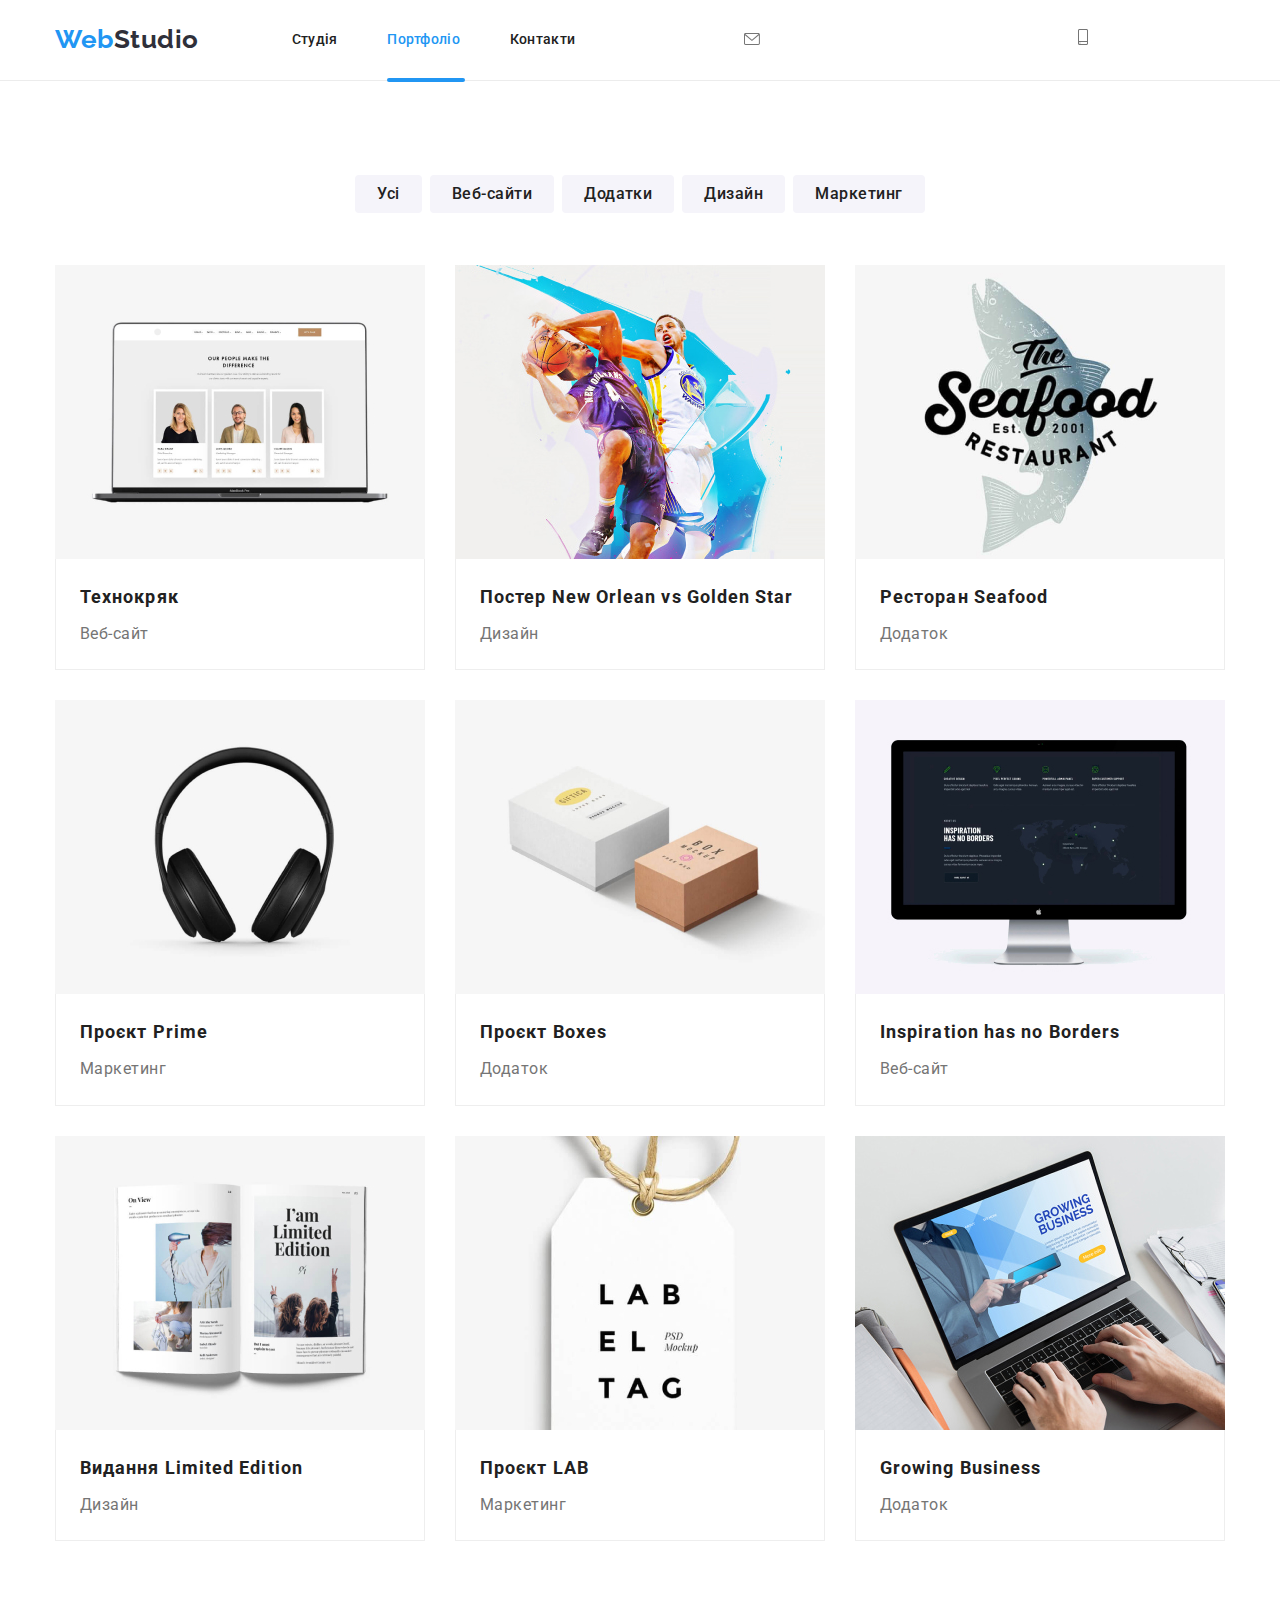
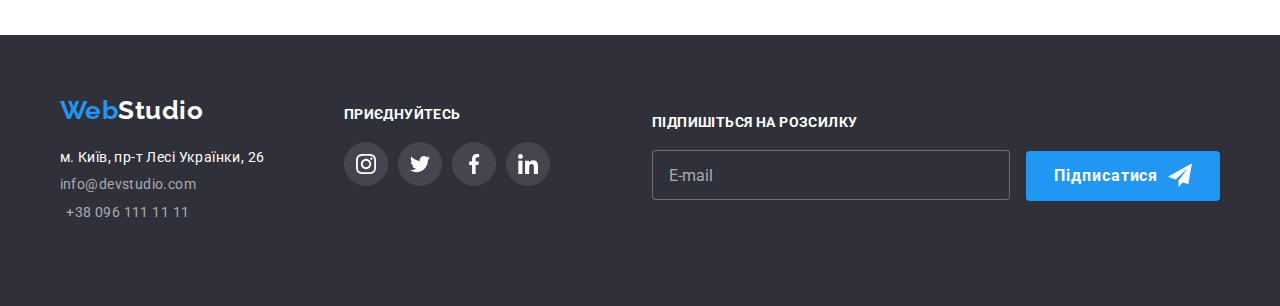
==== portfolio.html @ 62b9a6b8 "First" ====
<!DOCTYPE html>
<html lang="en">
<head>
    <meta charset="UTF-8">
    <meta http-equiv="X-UA-Compatible" content="IE=edge">
    <meta name="viewport" content="width=device-width, initial-scale=1.0">

    <link href="https://fonts.googleapis.com/css2?family=Raleway:wght@700&family=Roboto:wght@400;500;700;900&display=swap"
        rel="stylesheet">
    <link rel="stylesheet" href="https://cdn.jsdelivr.net/npm/modern-normalize@1.1.0/modern-normalize.min.css">
    <link rel="stylesheet" href="./css/main.min.css">
    <title>Document</title>
</head>


<body>
    <header class="header">
        <div class="container header__container">
            <nav class="page-navigation">
                <!-- Логотип -->
                <a href="./index.html" class="logo"><span class="logo__logo-header">Web</span>Studio</a>
    
                <!-- Меню -->
                <ul class="menu list">
                    <li class="menu__item"><a href="./index.html" class="menu__link link">Студія</a></li>
                    <li class="menu__item"><a href="./portfolio.html" class="menu__link_current menu__line line-portfolio link">Портфоліо</a></li>
                    <li class="menu__item"><a href="" class="menu__link link">Контакти</a></li>
                </ul>
            </nav>
    
            <a href="mailto:info@devstudio.com" class="mail">
                <svg class="mail__icon" width="16" height="12">
                    <use href="./images/sprite.svg#icon-mail">
                    </use>
                </svg>
                info@devstudio.com</a>
            
            <a href="tell:+380961111111" class="phone">
                <svg class="phone__icon" width="10" height="16">
                    <use href="./images/sprite.svg#icon-smartphone">
                    </use>
                </svg>
                +38 096 111 11 11</a></div>
    </header>
    
    
<main>

    <!--portfolio-->
    <section class="portfolio section-padding">
        <div class="container portfolio__padding">
        <h1 class="portfolio__title visually-hidden">Портфолио</h1>
         <ul class="portfolio__list">
             <li><button type="button" class="portfolio__btn">Усі</button></li>
             <li><button type="button" class="portfolio__btn">Веб-сайти</button></li>
             <li><button type="button" class="portfolio__btn">Додатки</button></li>
             <li><button type="button" class="portfolio__btn">Дизайн</button></li>
             <li><button type="button" class="portfolio__btn">Маркетинг</button></li>
         </ul>
         <ul class="portfolio__works">
            <li class="portfolio__item">
                <a href="" class="portfolio__link">
                        <div class="portfolio__thumb">
                            <img src="./images/gal_computer.jpg " alt = "Laptop" width="370">
                                <div class="portfolio__overlay">
                                     <p class="portfolio__text">
                                         Ресурс пропонує комплексні пропозиції з різним рівнем функціоналу та сервісів. Все це дозволить відвідувачу отримати
                                         вичерпні відомості про компанію чи приватну особу.
                                     </p>
                                </div>
                        </div>
                <div class="portfolio__div"><h2 class="portfolio__title">Технокряк</h2><p class="portfolio__description">Веб-сайт</p></a></div></li>
            
                <li class="portfolio__item">
                    <a href="" class="portfolio__link">
                        <div class="portfolio__thumb">
                            <img src="./images/gal_sport.jpg" alt = "Basketball game" width="370">
                               <div class="portfolio__overlay">
                                    <p class="portfolio__text">
                                        Ресурс пропонує комплексні пропозиції з різним рівнем функціоналу та сервісів. Все це дозволить відвідувачу
                                        отримати
                                        вичерпні відомості про компанію чи приватну особу.
                                    </p>
                               </div>
                        </div>
                <div class="portfolio__div"><h2 class="portfolio__title">Постер New Orlean vs Golden Star</h2><p class="portfolio__description">Дизайн</p></a></div></li>
           
                <li class="portfolio__item">
                    <a href="" class="portfolio__link">
                        <div class="portfolio__thumb">
                            <img src="./images/gal_seafood.jpg " alt = "Fish and title" width="370">
                                 <div class="portfolio__overlay">
                                     <p class="portfolio__text">
                                         Ресурс пропонує комплексні пропозиції з різним рівнем функціоналу та сервісів. Все це дозволить відвідувачу
                                         отримати
                                         вичерпні відомості про компанію чи приватну особу.
                                     </p>
                                 </div>
                        </div>
                <div class="portfolio__div"><h2 class="portfolio__title">Ресторан Seafood</h2><p class="portfolio__description">Додаток</p></a></div></li>
            
                <li class="portfolio__item">
                    <a href="" class="portfolio__link">
                        <div class="portfolio__thumb">
                            <img src="./images/gal_headphones.jpg" alt = "Headphones" width="370">
                                <div class="portfolio__overlay">
                                    <p class="portfolio__text">
                                        Ресурс пропонує комплексні пропозиції з різним рівнем функціоналу та сервісів. Все це дозволить відвідувачу
                                        отримати
                                        вичерпні відомості про компанію чи приватну особу.
                                    </p>
                                </div>
                            </div>
                <div class="portfolio__div"><h2 class="portfolio__title">Проєкт Prime</h2><p class="portfolio__description">Маркетинг</p></a></div></li>
            
                <li class="portfolio__item">
                    <a href="" class="portfolio__link">
                        <div class="portfolio__thumb">
                            <img src="./images/gal_leaflets.jpg" alt = "Prints" width="370">
                                 <div class="portfolio__overlay">
                                     <p class="portfolio__text">
                                         Ресурс пропонує комплексні пропозиції з різним рівнем функціоналу та сервісів. Все це дозволить відвідувачу
                                         отримати
                                         вичерпні відомості про компанію чи приватну особу.
                                     </p>
                                 </div>
                         </div>
                <div class="portfolio__div"><h2 class="portfolio__title">Проєкт Boxes</h2><p class="portfolio__description">Додаток</p></a></div></li>

                <li class="portfolio__item">
                    <a href="" class="portfolio__link">
                        <div class="portfolio__thumb">
                            <img src="./images/gal_computer_1.jpg" alt = "Open source computer" width="370">
                                <div class="portfolio__overlay">
                                    <p class="portfolio__text">
                                        Ресурс пропонує комплексні пропозиції з різним рівнем функціоналу та сервісів. Все це дозволить відвідувачу
                                        отримати
                                        вичерпні відомості про компанію чи приватну особу.
                                    </p>
                                </div>
                        </div>
                <div class="portfolio__div"><h2 class="portfolio__title">Inspiration has no Borders</h2><p class="portfolio__description">Веб-сайт</p></a></div></li>
            
                <li class="portfolio__item">
                    <a href="" class="portfolio__link">
                        <div class="portfolio__thumb">
                            <img src="./images/gal_magazine.jpg" alt = "Open magazine with pictures" width="370">
                                <div class="portfolio__overlay">
                                    <p class="portfolio__text">
                                        Ресурс пропонує комплексні пропозиції з різним рівнем функціоналу та сервісів. Все це дозволить відвідувачу
                                        отримати
                                        вичерпні відомості про компанію чи приватну особу.
                                    </p>
                                </div>
                        </div>
                <div class="portfolio__div"><h2 class="portfolio__title">Видання Limited Edition</h2><p class="portfolio__description">Дизайн</p></a></div></li>
            
                <li class="portfolio__item">
                    <a href="" class="portfolio__link">
                        <div class="portfolio__thumb">
                             <img src="./images/gal_tag.jpg" alt = "Labels with the inscription" width="370">
                                <div class="portfolio__overlay">
                                    <p class="portfolio__text">
                                        Ресурс пропонує комплексні пропозиції з різним рівнем функціоналу та сервісів. Все це дозволить відвідувачу
                                        отримати
                                        вичерпні відомості про компанію чи приватну особу.
                                    </p>
                                </div>
                        </div>
                <div class="portfolio__div"><h2 class="portfolio__title">Проєкт LAB</h2><p class="portfolio__description">Маркетинг</p></a></div></li>
            
                <li class="portfolio__item">
                    <a href="" class="portfolio__link">
                        <div class="portfolio__thumb">
                             <img src="./images/gal_print.jpg" alt = "Man typing on a laptop" width="370">
                            <div class="portfolio__overlay">
                                <p class="portfolio__text">
                                    Ресурс пропонує комплексні пропозиції з різним рівнем функціоналу та сервісів. Все це дозволить відвідувачу
                                    отримати
                                    вичерпні відомості про компанію чи приватну особу.
                                </p>
                            </div>
                        </div>
                <div class="portfolio__div"><h2 class="portfolio__title">Growing Business</h2><p class="portfolio__description">Додаток</p></a></div></li>
         </ul>
         </div> 
    </section>
</main>

    <!--footer-->
    <footer class="footer">
        <div class="container footer-container">
            <div class="">
                <a href="./index.html" class="logo logo-footer"><span class="logo-footer__web">Web</span>Studio</a>
                <address class="footer-adress">
                    <a href="" class="footer-adress__place">м. Київ, пр-т Лесі Українки, 26</a>
                    <ul>
                        <li class="footer-contact"><a href="mailto:info@devstudio.com" class="mail">info@devstudio.com</a></li>
                        <li class="footer-contact"><a href="tell:+380961111111" class="phone">+38 096 111 11 11</a></li>
                    </ul>
                </address>
            </div>
                    <div class="connect-link">
                        <p class="connect-us">приєднуйтесь</p>
                        <ul class="social list">
                            <li class="social__item">
                                <a href="" class="social__link-footer">
                                    <svg width="20" height="20" class="social__icon-footer">
                                        <use href="./images/sprite.svg#icon-instagram"></use>
                                    </svg></a>
                            </li>
                            <li class="social__item">
                                <a href="" class="social__link-footer">
                                    <svg width="20" height="20" class="social__icon-footer">
                                        <use href="./images/sprite.svg#icon-twitter"></use>
                                    </svg></a>
                            </li>
                            <li class="social__item">
                                <a href="" class="social__link-footer">
                                    <svg width="20" height="20" class="social__icon-footer">
                                        <use href="./images/sprite.svg#icon-facebook"></use>
                                    </svg></a>
                            </li>
                            <li class="social__item">
                                <a href="" class="social__link-footer">
                                    <svg width="20" height="20" class="social__icon-footer">
                                        <use href="./images/sprite.svg#icon-linkedin"></use>
                                    </svg></a>
                            </li>
                        </ul>
                    </div>
                    
                    <div class="sub">
                        <form class="sub__form">
                            <label for="" class="sub__field">
                                <p class="sub__text">Підпишіться на розсилку</p>
                            </label>
                            <input type="email" class="sub__gmail" name="sub-gmail" required placeholder="E-mail">
                            <span class="sub__span">
                                <button type="submit" class="contact-form-buttomn">
                                    Підписатися</button>
                                <svg class="sub__sent" width="24px" height="24px">
                                    <use href="./images/sprite.svg#icon-icon-send"></use>
                                </svg>
                            </span>
                        </form>
                    </div>
                    </div>
    </footer>



</body>
</html>
---- css/main.min.css ----
﻿:root{--primary-text-color: #212121;--second-text-color: #757575;--accent-color: #2196F3;--section-color-1: #2F303A;--section-color-2: #ECECEC;--transition-dur-and-func: 250ms cubic-bezier(0.4, 0, 0.2, 1)}.visually-hidden{position:absolute;width:1px;height:1px;margin:-1px;border:0;padding:0;white-space:nowrap;clip-path:inset(100%);clip:rect(0 0 0 0);overflow:hidden}h1,h2,h3,h4,h5,h6,p{margin-top:0;margin-bottom:0}li{list-style-type:none}ul,ol{margin-top:0;margin-bottom:0;padding-left:0}img{display:block}.list{list-style:none}.link{text-decoration:none}button{cursor:pointer;border-radius:4px;font-family:inherit}button:hover,button:focus{font-family:inherit}body{background-color:#fff;color:#212121;font-family:Roboto,sans-serif}.container{width:100%;padding-left:15px;padding-right:15px}@media screen and (min-width: 410px){.container{margin-left:auto;margin-right:auto}}@media screen and (min-width: 768px){.container{width:768px}}@media screen and (min-width: 1150px){.container{width:1200px}}@media screen and (min-width: 410px){.section-padding{padding-top:60px;padding-bottom:60px}}@media screen and (min-width: 1150px){.section-padding{padding-top:94px;padding-bottom:94px}}h1{color:#fff;font-weight:900;font-size:44px;line-height:1.3;text-align:center;text-transform:uppercase;letter-spacing:.06em}@media screen and (min-width: 410px){.suptitle{color:var(--primary-text-color);font-weight:700;font-size:36px;line-height:1.1;text-align:center;letter-spacing:.03em;margin-bottom:30px}}@media screen and (min-width: 1150px){.suptitle{margin-bottom:50px}}@media screen and (min-width: 410px){.contact-form{display:flex;flex-direction:column}.contact-form__title{font-weight:700;font-size:20px;line-height:1.9;text-align:center;letter-spacing:.03em;color:#212121;margin-bottom:12px}.modal-form{display:flex;flex-direction:column;margin-bottom:10px}.modal-form__field{margin-bottom:4px;font-weight:400;font-size:12px;line-height:1.9;letter-spacing:.01em;color:#757575}.modal-form__svg{position:absolute;left:12px;top:11px;transform:fill var(--transition-dur-and-func)}.modal-form__icon{display:block;position:relative}.modal-form__input{padding:11px 12px;width:370px;height:40px;border:1px solid rgba(33,33,33,.2);border-radius:4px;padding-left:42px;transform:border-color var(--transition-dur-and-func)}.modal-form__input.comment{height:120px;padding-left:16px}.modal-form__input:hover{cursor:pointer}.modal-form__input:focus{outline:none;border-color:var(--accent-color);cursor:auto}.modal-form__wrapper{display:flex;align-items:center;margin-bottom:30px;font-weight:400;font-size:12px;line-height:2;letter-spacing:.03em;color:#757575}.modal-form__btn{background-color:var(--accent-color);color:#fff;font-weight:700;font-size:16px;line-height:1.9;display:flex;text-align:center;letter-spacing:.06em;border-radius:4px;padding:10px 52px;max-width:200px;border:none;align-self:center;transition:background-color var(--transition-dur-and-func),filter var(--transition-dur-and-func)}.modal-form__btn:hover,.modal-form__btn:focus{filter:drop-shadow(0px 4px 4px rgba(0, 0, 0, 0.25))}.modal-form__check{border:1px solid #212121;border-radius:4px;cursor:pointer;margin-right:7px}.modal-form__check-icon{display:none}textarea{resize:none;padding:8px}.modal-form__input:focus+.modal-form__svg{fill:var(--accent-color)}.contact-agreement{color:var(--accent-color)}.modal-form__policy:checked+.modal-form__check{background-color:var(--accent-color);border:1px solid var(--accent-color)}.modal-form__policy:focus+.modal-form__check{outline:2px solid rgba(0,0,255,.5)}.modal-form__policy:checked+.modal-form__check .modal-form__check-icon{display:block}}@media screen and (min-width: 768px){.modal-form__input{width:370px}}@media screen and (min-width: 1150px){.modal-form__input{width:448px}.modal-form__wrapper{display:flex;align-items:center;margin-bottom:30px;font-weight:400;font-size:14px;line-height:2;letter-spacing:.03em;color:#757575}}.modal{background-color:#fff;position:absolute;top:50%;left:50%;transform:translate(-50%, -50%);padding:40px 41px}.modal__close-btn{position:absolute;padding:6px;width:30px;height:30px;background:#fff;border:1px solid rgba(0,0,0,.1);border-radius:50%;top:8px;right:8px;transition:border var(--transition-dur-and-func);transition:fill var(--transition-dur-and-func);cursor:pointer}.modal__close-btn:hover,.modal__close-btn :focus{border:1px solid var(--accent-color)}.modal__close-btn:hover .modal__close-icon,.modal__close-btn:focus .modal__close-icon{fill:var(--accent-color)}.backdrop{position:fixed;background:rgba(0,0,0,.2);top:0;left:0;width:100%;height:100%;z-index:2;transition:opacity 500ms linear,visibility 500ms linear}.backdrop.is-hidden{opacity:0;visibility:hidden;pointer-events:none}.logo{color:var(--section-color-1);font-family:Raleway,sans-serif;font-weight:700;font-size:26px;line-height:1.2;text-decoration:none;letter-spacing:.02em}.logo__logo-header{color:var(--accent-color)}@media screen and (max-width: 767px){.header{padding-top:16px;padding-bottom:15px}.menu{display:none}.mail-header{display:none}.phone-header{display:none}.mobile-menu-btn{background-color:#fff;border:none;padding:0;line-height:0}.header__container{display:flex;align-items:center;justify-content:space-between}}@media screen and (min-width: 768px){.header__container{display:flex;justify-content:space-between}.header{padding-top:21px;padding-bottom:21px;border-bottom:1px solid #ececec}.page-navigation{display:flex;align-items:center;column-gap:93px}.menu{display:flex;column-gap:50px}.menu__link{color:#212121;text-decoration:none;font-weight:500;font-size:14px;line-height:1.1;letter-spacing:.02em;transition:color var(--transition-dur-and-func)}.menu__link:hover,.menu__link:focus{color:var(--accent-color)}.menu__link_current{color:var(--accent-color);font-weight:500;font-size:14px;line-height:1.9px;letter-spacing:.02em}.menu__line::after{display:block;content:"";width:48px;height:4px;background-color:#2196f3;border-radius:2px;margin-top:30px;position:absolute;z-index:1}.menu__line.line-portfolio::after{width:78px}.menu-contact{display:flex;flex-direction:column}.mail-header,.phone-header{color:var(--second-text-color);font-weight:500;font-size:14px;line-height:1.1;letter-spacing:.02em;text-decoration:none;display:flex;align-items:center;transition:color var(--transition-dur-and-func)}.mail-header:hover,.mail-header:focus,.phone-header:hover,.phone-header:focus{color:var(--accent-color)}.mail-header{margin-left:auto;margin-bottom:10px}.mail__icon{margin-right:8px;fill:#757575;transition:fill var(--transition-dur-and-func)}.phone__icon{margin-right:8px;fill:#757575;transition:fill var(--transition-dur-and-func)}.mail:focus .mail__icon,.mail:hover .mail__icon{fill:var(--accent-color)}.phone:focus .phone__icon,.phone:hover .phone__icon{fill:var(--accent-color)}.mobile-menu-btn{display:none}}@media screen and (min-width: 1150px){.header__container{display:flex;align-items:center}.header{padding-top:24px;padding-bottom:25px}.menu-contact{display:flex;flex-direction:row-reverse;column-gap:30px}.menu__line::after{margin-top:29px}.mail-header{margin-bottom:0px}.mail__icon{margin-right:10px;fill:#757575;transition:fill var(--transition-dur-and-func)}.phone__icon{margin-right:10px;fill:#757575;transition:fill var(--transition-dur-and-func)}}.footer .mail:hover,.footer .mail:focus,.footer .phone:hover,.footer .phone:focus{color:var(--accent-color)}.solution{background-color:var(--primary-text-color);background-repeat:no-repeat;background-position:center}.solution__btn{background-color:var(--accent-color);color:#fff;font-weight:700;font-size:16px;line-height:1.9;display:flex;align-items:center;text-align:center;letter-spacing:.06em;border-radius:4px;padding:10px 32px;min-width:216px;border:none;margin-top:30px;margin-left:auto;margin-right:auto}.solution__btn:hover,.solution__btn:focus{background-color:#188ce8}.solution__btn__div-btn{transition:background-color var(--transition-dur-and-func)}@media screen and (min-width: 410px){.solution{padding-top:118px;padding-bottom:118px;background-image:linear-gradient(rgba(47, 48, 58, 0.4), rgba(47, 48, 58, 0.4)),url("../images/title_mobile-1x.jpg")}}@media screen and (min-width: 410px)and (min-device-pixel-ratio: 2),screen and (min-width: 410px)and (min-resolution: 192dpi),screen and (min-width: 410px)and (min-resolution: 2dppx){.box{background-image:url("../images/title_mobile-2x.jpg")}}@media screen and (min-width: 410px){.solution__title{width:360px;margin-left:auto;margin-right:auto;font-size:26px}}@media screen and (min-width: 768px){.solution{padding-top:118px;padding-bottom:118px;background-size:768рх;background-image:linear-gradient(rgba(47, 48, 58, 0.4), rgba(47, 48, 58, 0.4)),url("../images/title_laptop-1x.jpg")}}@media screen and (min-width: 768px)and (min-device-pixel-ratio: 2),screen and (min-width: 768px)and (min-resolution: 192dpi),screen and (min-width: 768px)and (min-resolution: 2dppx){.box{background-image:url("../images/title_laptop-2x.jpg")}}@media screen and (min-width: 768px){.solution__title{width:360px}}@media screen and (min-width: 1150px){.solution{padding-top:200px;padding-bottom:200px;background-size:1600рх;background-image:linear-gradient(rgba(47, 48, 58, 0.4), rgba(47, 48, 58, 0.4)),url("../images/title.jpg")}}@media screen and (min-width: 1150px)and (min-device-pixel-ratio: 2),screen and (min-width: 1150px)and (min-resolution: 192dpi),screen and (min-width: 1150px)and (min-resolution: 2dppx){.box{background-image:url("../images/title-2x.jpg")}}@media screen and (min-width: 1150px){.solution__title{width:696px;font-size:44px}}@media screen and (min-width: 410px){.advantage{padding-bottom:60px;padding-top:60px}.advantage-list{display:flex;flex-direction:column;row-gap:30px}.advantage-list__title{color:var(--primary-text-color);font-weight:700;font-size:14px;line-height:1.1;letter-spacing:.03em;text-transform:uppercase;margin-bottom:10px;text-align:center}.advantage-list__description{color:var(--second-text-color);font-weight:400;font-size:14px;line-height:1.7;letter-spacing:.03em}.advantage-list__div{padding:25px;background-color:#f5f4fa;margin-bottom:25px;display:flex;justify-content:space-around}}@media screen and (min-width: 768px){.advantage-list{display:flex;flex-wrap:wrap;flex-direction:row;gap:30px;flex-basis:calc((100% - 30px)/2)}.advantage-list__div{padding:25px 142px}.advantage-list__title{text-align:left}.advantage-list__item{width:354px}}@media screen and (min-width: 1150px){.advantage{padding-bottom:47px;padding-top:94px}.advantage-list{display:flex;column-gap:30px;flex-basis:calc((100% - 90px)/4)}.advantage-list__div{padding:25px 100px;background-color:#f5f4fa;margin-bottom:30px}.advantage-list__item{width:270px}}@media screen and (max-width: 1149px){.occasions-mobile{display:none}}@media screen and (min-width: 1150px){.occasions{padding-top:47px}.occasions__title{padding-bottom:50px}.occasions-list{display:flex;flex-wrap:wrap;column-gap:30px;flex-basis:calc((100% - 60px)/3)}.occasions-list__text{color:#fff;font-weight:700;font-size:14px;line-height:1.1;text-align:center;letter-spacing:.03em;text-transform:uppercase;text-align:center}.occasions-list__section{position:relative}.occasions-list__description{position:absolute;padding:27px;width:370px;bottom:0;background-color:rgba(47,48,58,.8)}}@media screen and (min-width: 410px){.team-list{display:flex;flex-direction:column;align-items:center;row-gap:30px;flex-basis:calc((100% - 90px)/4)}.team-list__description{padding-top:28px;padding-bottom:24px}.team-list__item{background-color:#fff;border-radius:0px 0px 4px 4px;box-shadow:0px 1px 3px rgba(0,0,0,.12),0px 1px 1px rgba(0,0,0,.14),0px 2px 1px rgba(0,0,0,.2)}.team-list__member{color:var(--primary-text-color);font-weight:500;font-size:16px;line-height:1.2;text-align:center;letter-spacing:.03em;margin-bottom:10px}.team-list__name{color:var(--second-text-color);font-weight:400;font-size:16px;line-height:1.2;text-align:center;letter-spacing:.03em;margin-bottom:16px}.team-list__photo{width:450px}}@media screen and (min-width: 768px){.team-list__photo{width:354px}.team-list{display:flex;flex-direction:row;flex-wrap:wrap;column-gap:30px;flex-basis:calc((100% - 30px)/2)}}@media screen and (min-width: 1150px){.team-list__photo{width:270px}.team-list{flex-direction:row;column-gap:30px;flex-basis:calc((100% - 90px)/4)}.team-list__description{padding-top:30px;padding-bottom:30px}.team-list__member{color:var(--primary-text-color);font-weight:500;font-size:16px;line-height:1.2;text-align:center;letter-spacing:.03em;margin-bottom:10px}.team-list__name{color:var(--second-text-color);font-weight:400;font-size:16px;line-height:1.2;text-align:center;letter-spacing:.03em;margin-bottom:16px}}.team{background-color:#f5f4fa}.social{display:flex;justify-content:center;column-gap:10px}.social__link{display:flex;border-radius:50%;padding:12px;transition:background-color var(--transition-dur-and-func)}.social__link:hover,.social__link:focus{background-color:#2196f3}.social__link:hover .social__icon,.social__link:focus .social__icon{transition:fill var(--transition-dur-and-func);fill:#fff}.social__icon{fill:#afb1b8}@media screen and (min-width: 410px){.clients-list{display:flex;flex-wrap:wrap;row-gap:30px;column-gap:30px;flex-basis:calc((100% - 30px)/2);justify-content:space-between}.clients-list__company{display:flex;justify-content:center}.clients-list__item{padding:16px 50px;border:1px solid #afb1b8;border-radius:4px;transition:border var(--transition-dur-and-func);fill:#afb1b8}.clients-list__item:hover,.clients-list__item:focus{border:1px solid #2196f3;fill:#2196f3;filter:drop-shadow(0px 4px 4px rgba(0, 0, 0, 0.25))}.clients-list__icon{transition:fill var(--transition-dur-and-func),filter var(--transition-dur-and-func)}.clients-list__icon:hover,.clients-list__icon:focus{fill:#2196f3;filter:drop-shadow(0px 4px 4px rgba(0, 0, 0, 0.25))}}@media screen and (min-width: 768px){.clients-list{flex-basis:calc((100% - 60px)/3)}.clients-list__item{padding:16px 59px}}@media screen and (min-width: 1150px){.clients-list{display:flex;flex-wrap:nowrap;column-gap:30px;flex-basis:calc((100% - 150px)/6);justify-content:center}.clients-list__item{padding:16px 32px}}@media screen and (min-width: 410px){.sub{display:flex;text-align:center;flex-direction:column}.sub__text{font-weight:700;font-size:14px;line-height:1.1;letter-spacing:.03em;text-transform:uppercase;color:#fff;margin-bottom:20px}.sub__sent{position:absolute;right:28px;transform:translateY(55%)}.sub__span{display:blocks;position:relative}.sub__gmail{width:100%;height:50px;background-color:var(--section-color-1);border:1px solid rgba(255,255,255,.3);border-radius:4px;padding:15px 16px;margin-right:12px;color:#fff;margin-bottom:20px}.sub__gmail::placeholder{color:rgba(255,255,255,.6)}.sub .contact-form-buttomn{padding:10px 28px;background-color:#2196f3;color:#fff;font-weight:700;font-size:16px;line-height:1.9;align-items:center;text-align:center;letter-spacing:.06em;border-radius:4px;border:none;padding-right:62px}}@media screen and (min-width: 1150px){.sub{margin-left:93px;display:flex;flex-direction:column;margin-top:12px;text-align:left}.sub__gmail{width:358px;margin-bottom:0px}}.footer{background-color:var(--section-color-1);padding-top:60px;padding-bottom:60px}@media screen and (min-width: 410px){.footer-container{display:flex;flex-direction:column;align-items:center}.logo-footer{color:#fff}.logo-adress{display:flex;flex-direction:column;align-items:center}.mail,.phone{display:block;color:rgba(255,255,255,.6);font-size:14px;font-weight:400;line-height:2;letter-spacing:.03em;text-decoration:none;font-style:normal}.footer-adress{margin-top:20px;display:flex;flex-direction:column;margin-bottom:60px}.footer-adress__place{color:#fff;font-weight:400;font-size:14px;line-height:1.7;letter-spacing:.03em;font-style:normal;text-decoration:none}.footer-contact-list{display:flex;flex-direction:column;margin-top:8px;align-items:center}.logo-footer__web{color:#2196f3}.connect-link{padding-bottom:60px;text-align:center}.connect-us{margin-bottom:20px;color:#fff;font-weight:700;font-size:14px;line-height:1.1;letter-spacing:.03em;text-transform:uppercase}.social__icon-footer{fill:#fff}.social__link-footer{display:flex;border-radius:50%;padding:12px;background-color:rgba(255,255,255,.1);transition:background-color var(--transition-dur-and-func)}.social__link-footer:hover,.social__link-footer:focus{background-color:#2196f3}}@media screen and (min-width: 768px){.footer-container{flex-direction:row;flex-wrap:wrap;justify-content:space-around}.footer-adress{margin-top:20px;display:flex;flex-direction:column;margin-bottom:0px;text-align:center}.logo-adress{margin-right:165px;margin-bottom:60px}}@media screen and (min-width: 1150px){.footer-container{display:flex;flex-direction:row;align-items:flex-start;flex-wrap:nowrap}.footer-adress{margin-top:20px;align-items:flex-start}.footer-adress__place{color:#fff;font-weight:400;font-size:14px;line-height:1.7;letter-spacing:.03em;font-style:normal;text-decoration:none}.footer-adress-contact{margin-top:9px}.sub__form{margin-top:8px}.footer-contact-list{align-items:flex-start}.logo-adress{margin-right:0px;align-items:flex-start}.connect-link{padding-left:70px;margin-top:12px}.connect-us{text-align:left}.social__icon-footer{fill:#fff}}.portfolio__btn{background-color:#f5f4fa;color:var(--primary-text-color);font-weight:500;font-size:16px;line-height:1.6;text-align:center;letter-spacing:.03em;border:none;padding:6px 22px;transition:background-color var(--transition-dur-and-func),color var(--transition-dur-and-func),box-shadow var(--transition-dur-and-func)}.portfolio__btn:hover,.portfolio__btn:focus{background-color:var(--accent-color);color:#fff;box-shadow:0px 3px 1px rgba(0,0,0,.1),0px 1px 2px rgba(0,0,0,.08),0px 2px 2px rgba(0,0,0,.12)}.portfolio-h1{color:#212121}.portfolio__link{text-decoration:none}.portfolio__title{color:var(--primary-text-color);font-style:normal;font-weight:700;font-size:18px;line-height:2;letter-spacing:.06em;margin-bottom:4px;text-align:left}.portfolio__description{color:var(--second-text-color);font-weight:400;font-size:16px;line-height:1.9;letter-spacing:.03em}.portfolio__list{display:flex;margin-bottom:52px;justify-content:center;gap:8px}.portfolio__padding{padding-left:auto;padding-right:auto}.portfolio__works{display:flex;flex-wrap:wrap;gap:30px;flex-basis:calc((100% - 60px)/3)}.portfolio__div{padding:20px 24px;border:1px solid #eee;border-top:none}.portfolio__item{transition:box-shadow var(--transition-dur-and-func)}.portfolio__item:hover,.portfolio__item:focus{box-shadow:0px 1px 1px rgba(0,0,0,.12),0px 4px 4px rgba(0,0,0,.06),1px 4px 6px rgba(0,0,0,.16)}.portfolio__thumb{position:relative;overflow:hidden}.portfolio__overlay{background-color:rgba(33,150,243,.9);color:#fff;padding:63px 24px;position:absolute;height:100%;width:100%;top:0;left:0;transform:translateY(101%);transition:transform 250ms linear}.portfolio__item:hover .portfolio__overlay{transform:translateY(0)}.portfolio__text{font-weight:400;font-size:18px;line-height:1.6;letter-spacing:.03em}.mobile-menu{position:fixed;top:0;left:0;z-index:100;width:480px;height:100%;max-height:796px;background-color:#fff;box-shadow:0 0 0 100vmax rgba(0,0,0,.5);opacity:0;visibility:hidden;pointer-events:none;transition:opacity var(--transition-dur-and-func),visibility var(--transition-dur-and-func)}.mobile-menu__conteiner{position:relative;padding-left:40px;padding-right:40px;padding-top:48px;padding-bottom:48px;height:796px;display:flex;flex-direction:column;justify-content:space-between}.mobile-menu__btn{position:absolute;top:10px;right:15px;background-color:rgba(0,0,0,0);border:none;padding:0;line-height:0}.mobile-menu.is-open{opacity:1;visibility:visible;pointer-events:auto;width:480px}.mobile-menu-list{display:flex;flex-direction:column;row-gap:35px;margin-bottom:302px}.mobile-menu-list__item{font-weight:500;font-size:40px;line-height:1.2;text-align:center;letter-spacing:.02em;color:#212121;text-decoration:none}.mobile-menu-list__item_current{font-weight:500;font-size:40px;line-height:1.2;text-align:center;letter-spacing:.02em;color:#2196f3;text-decoration:none}.mobile-menu-contact{display:flex;flex-direction:column;row-gap:32px;margin-bottom:64px}.mobile-menu-contact__phone{font-weight:500;font-size:34px;line-height:1.2;letter-spacing:.02em;color:#2196f3;text-decoration:none}.mobile-menu-contact__mail{font-weight:500;font-size:24px;line-height:1.1;letter-spacing:.02em;color:#757575;text-decoration:none}.mobile-menu-social{display:flex}.mobile-menu-social__link{text-decoration:none;font-weight:500;font-size:18px;line-height:1.1px;letter-spacing:.02em;color:#2196f3}.mobile-menu-social__title{padding-left:10px;padding-right:10px}.mobile-menu-social__title:nth-child(-n+3){border-right:1px solid rgba(33,33,33,.2)}.mobile-menu-social__title:first-child{padding-left:0px}/*# sourceMappingURL=main.min.css.map */
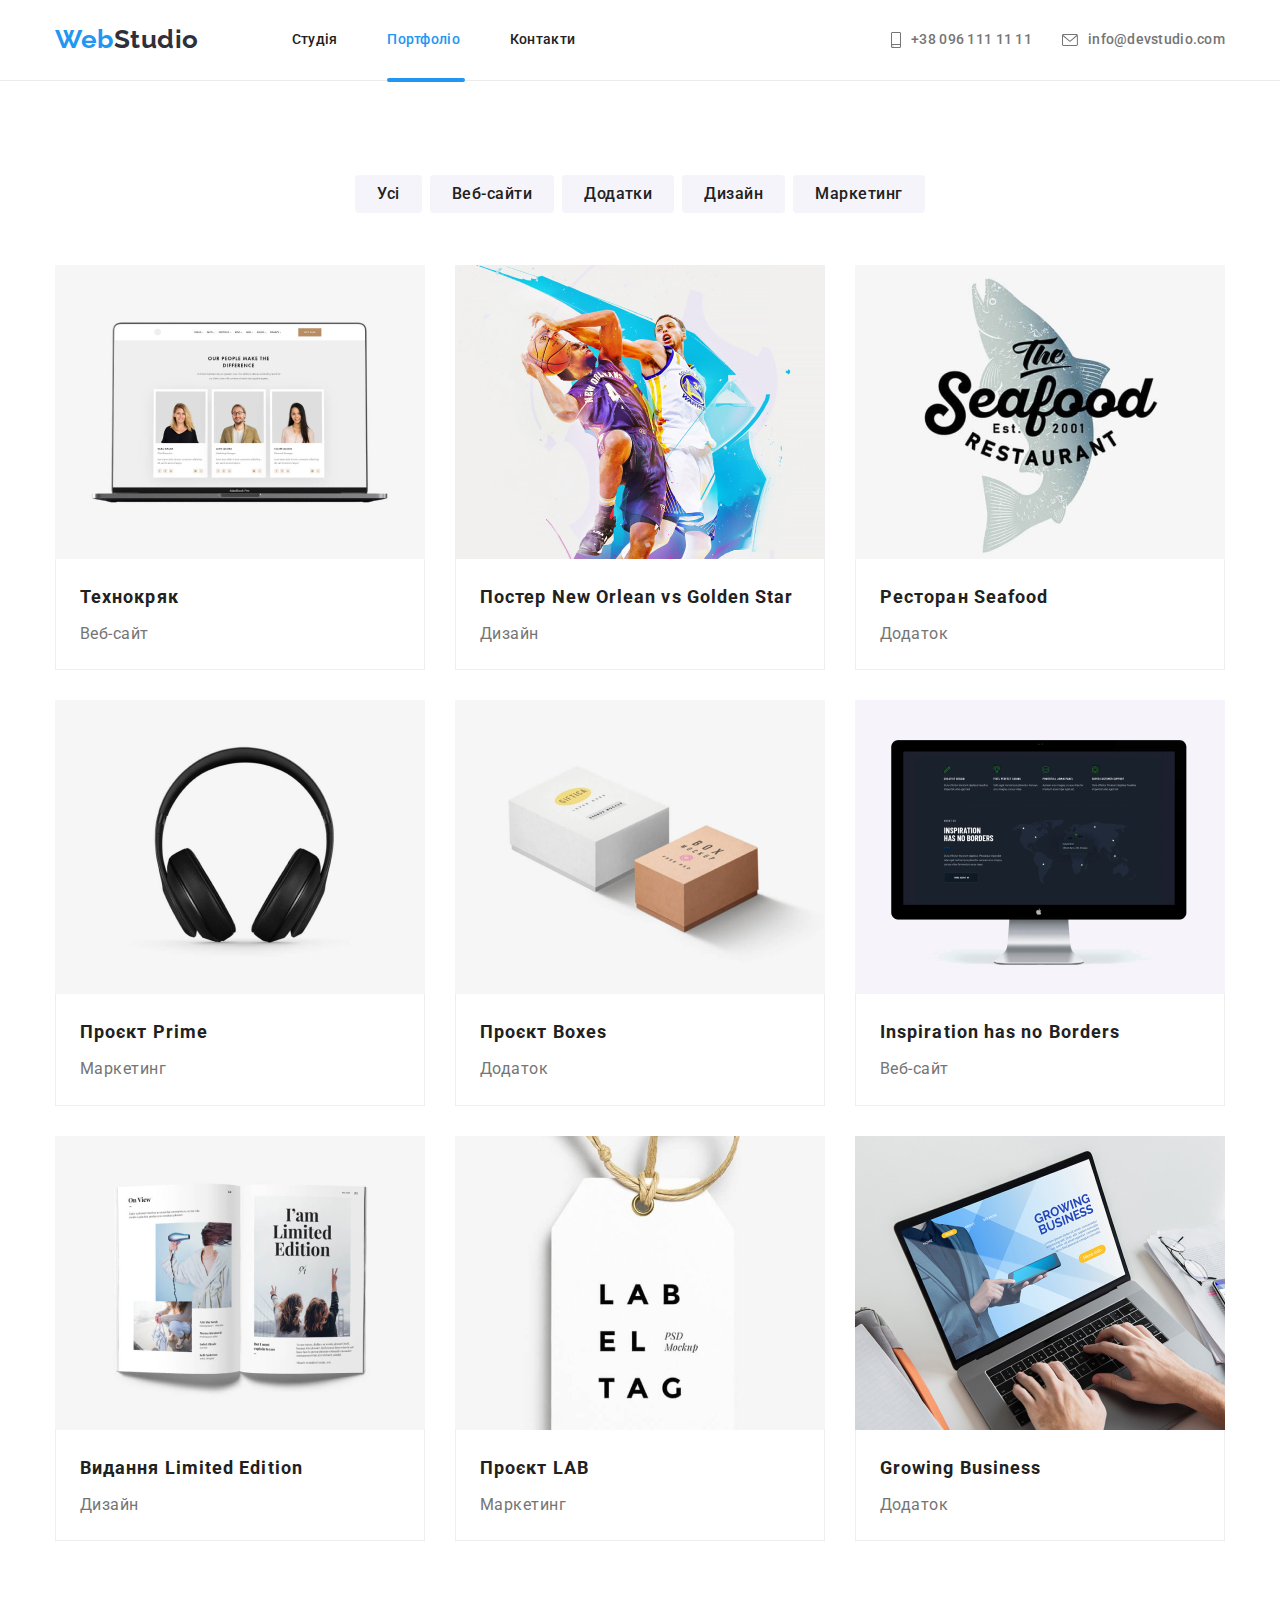
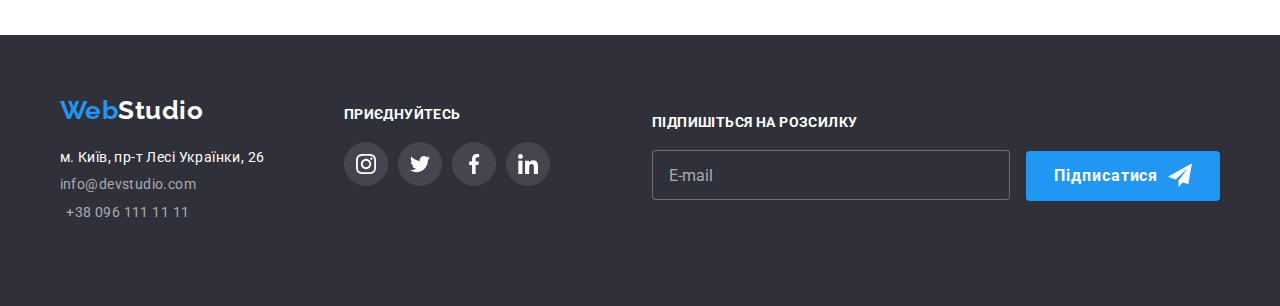
==== commit f4cc930c: "commit" ====
--- a/portfolio.html
+++ b/portfolio.html
@@ -28,19 +28,21 @@
                 </ul>
             </nav>
     
-            <a href="mailto:info@devstudio.com" class="mail">
+        <div class="menu-contact">
+            <a href="mailto:info@devstudio.com" class="mail-header">
                 <svg class="mail__icon" width="16" height="12">
                     <use href="./images/sprite.svg#icon-mail">
                     </use>
                 </svg>
                 info@devstudio.com</a>
-            
-            <a href="tell:+380961111111" class="phone">
+        
+            <a href="tell:+380961111111" class="phone-header">
                 <svg class="phone__icon" width="10" height="16">
                     <use href="./images/sprite.svg#icon-smartphone">
                     </use>
                 </svg>
-                +38 096 111 11 11</a></div>
+                +38 096 111 11 11</a>
+        </div>
     </header>
     
     
